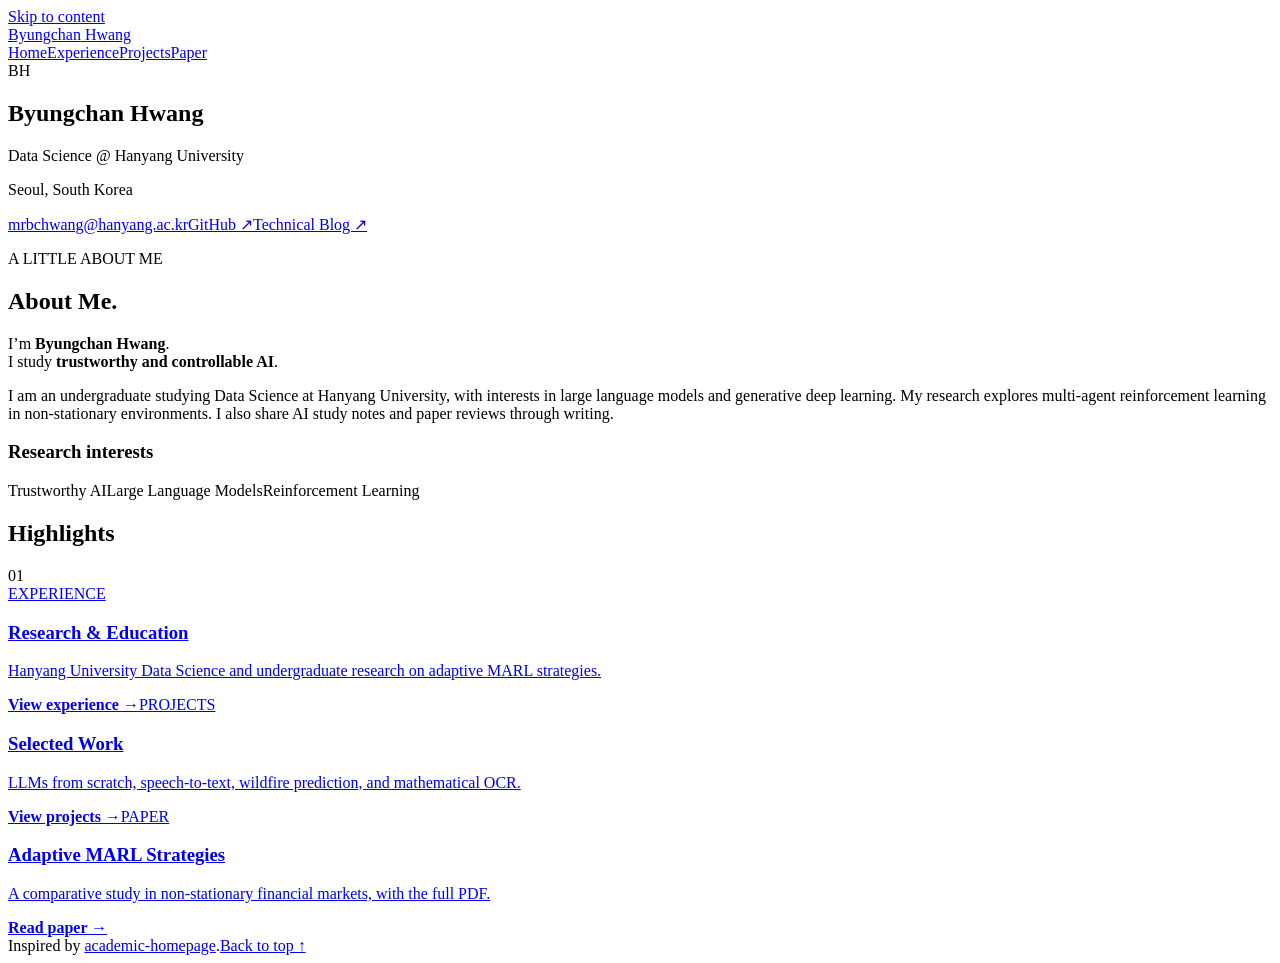
==== home/index.html @ 440a298f "Add Home page" ====
<!doctype html>
<html lang="en"><head><meta charset="utf-8"><meta name="viewport" content="width=device-width, initial-scale=1"><meta name="description" content="Byungchan Hwang — Data Science at Hanyang University. Research, projects, and publications in AI."><meta name="theme-color" content="#2458ba"><title>Home · Byungchan Hwang</title><link rel="stylesheet" href="../style.css"></head>
<body><a class="skip" href="#content">Skip to content</a><header class="top"><a class="wordmark" href="../home/">Byungchan Hwang</a><nav aria-label="Main navigation"><a href="../home/" aria-current="page">Home</a><a href="../experience/">Experience</a><a href="../projects/">Projects</a><a href="../paper/">Paper</a></nav></header>
<div class="layout"><aside class="profile"><div class="portrait" aria-label="Byungchan Hwang initials"><span>BH</span></div><h1>Byungchan Hwang</h1><p class="role">Data Science @ Hanyang University</p><p class="location">Seoul, South Korea</p><div class="contact"><a href="mailto:mrbchwang@hanyang.ac.kr">mrbchwang@hanyang.ac.kr</a><a href="https://github.com/HanyangChan" target="_blank" rel="noopener noreferrer">GitHub ↗</a><a href="https://ai-duck1.tistory.com/" target="_blank" rel="noopener noreferrer">Technical Blog ↗</a></div></aside>
<main id="content"><section class="about"><p class="eyebrow">A LITTLE ABOUT ME</p><h2>About Me<span>.</span></h2><p class="intro">I’m <strong>Byungchan Hwang</strong>.<br>I study <strong>trustworthy and controllable AI</strong>.</p><p>I am an undergraduate studying Data Science at Hanyang University, with interests in large language models and generative deep learning. My research explores multi-agent reinforcement learning in non-stationary environments. I also share AI study notes and paper reviews through writing.</p><div class="interests"><h3>Research interests</h3><div class="tags"><span>Trustworthy AI</span><span>Large Language Models</span><span>Reinforcement Learning</span></div></div></section>
<section><div class="section-title"><h2>Highlights</h2><span>01</span></div><div class="summary-grid"><a class="summary-card" href="../experience/"><span>EXPERIENCE</span><h3>Research & Education</h3><p>Hanyang University Data Science and undergraduate research on adaptive MARL strategies.</p><strong>View experience →</strong></a><a class="summary-card" href="../projects/"><span>PROJECTS</span><h3>Selected Work</h3><p>LLMs from scratch, speech-to-text, wildfire prediction, and mathematical OCR.</p><strong>View projects →</strong></a><a class="summary-card" href="../paper/"><span>PAPER</span><h3>Adaptive MARL Strategies</h3><p>A comparative study in non-stationary financial markets, with the full PDF.</p><strong>Read paper →</strong></a></div></section><footer><span>Inspired by <a href="https://github.com/luost26/academic-homepage" target="_blank" rel="noopener noreferrer">academic-homepage</a>.</span><a href="#content">Back to top ↑</a></footer></main></div></body></html>
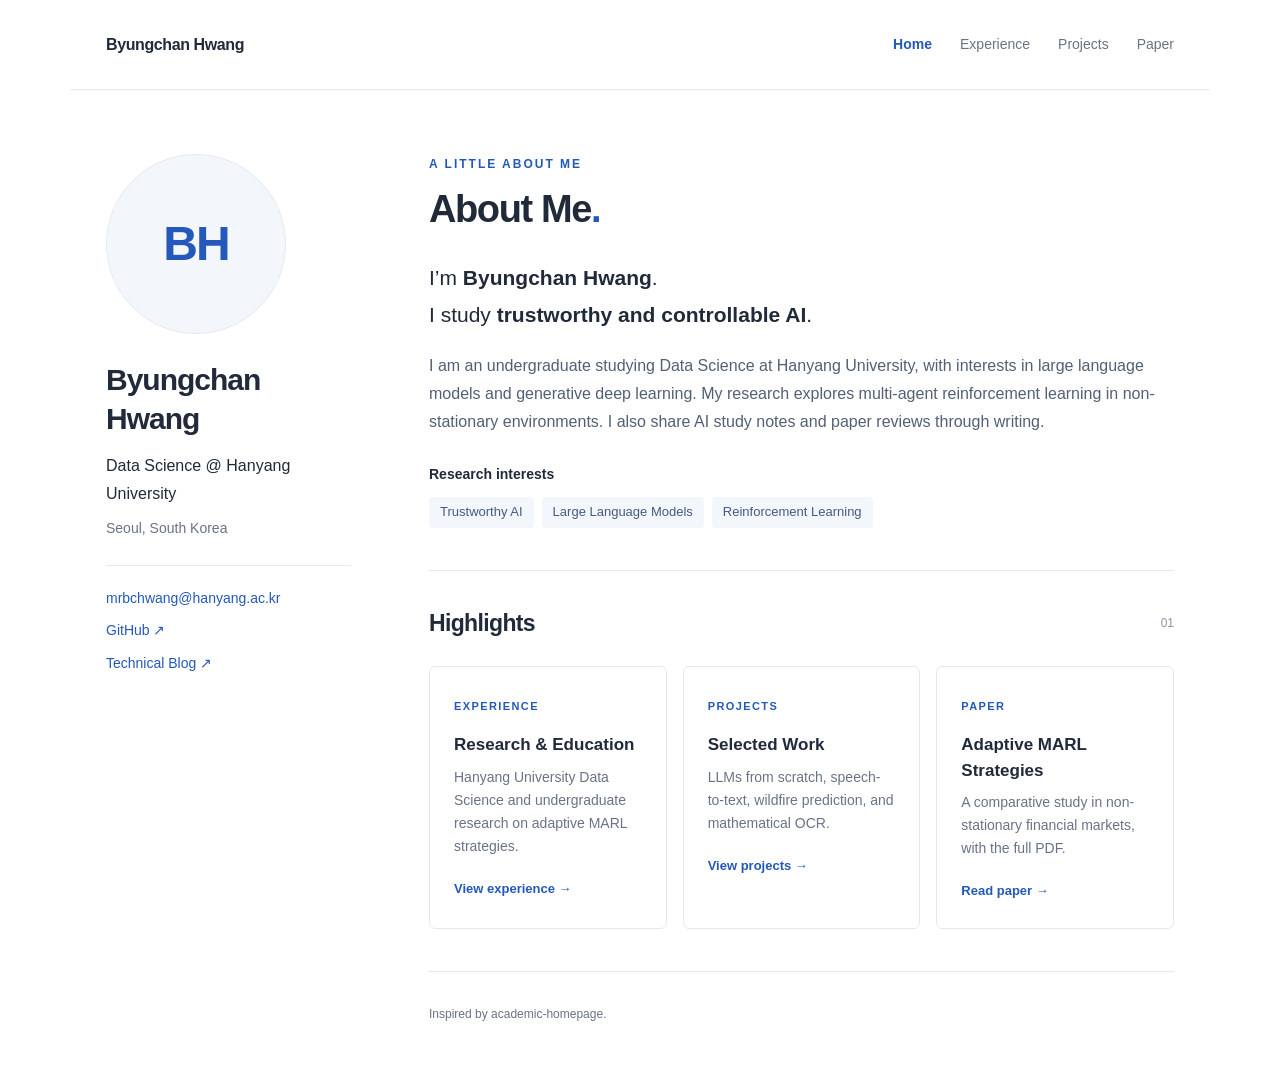
==== commit a1a7ad6a: "Keep only source attribution in Home footer" ====
--- a/home/index.html
+++ b/home/index.html
@@ -3,4 +3,4 @@
 <body><a class="skip" href="#content">Skip to content</a><header class="top"><a class="wordmark" href="../home/">Byungchan Hwang</a><nav aria-label="Main navigation"><a href="../home/" aria-current="page">Home</a><a href="../experience/">Experience</a><a href="../projects/">Projects</a><a href="../paper/">Paper</a></nav></header>
 <div class="layout"><aside class="profile"><div class="portrait" aria-label="Byungchan Hwang initials"><span>BH</span></div><h1>Byungchan Hwang</h1><p class="role">Data Science @ Hanyang University</p><p class="location">Seoul, South Korea</p><div class="contact"><a href="mailto:mrbchwang@hanyang.ac.kr">mrbchwang@hanyang.ac.kr</a><a href="https://github.com/HanyangChan" target="_blank" rel="noopener noreferrer">GitHub ↗</a><a href="https://ai-duck1.tistory.com/" target="_blank" rel="noopener noreferrer">Technical Blog ↗</a></div></aside>
 <main id="content"><section class="about"><p class="eyebrow">A LITTLE ABOUT ME</p><h2>About Me<span>.</span></h2><p class="intro">I’m <strong>Byungchan Hwang</strong>.<br>I study <strong>trustworthy and controllable AI</strong>.</p><p>I am an undergraduate studying Data Science at Hanyang University, with interests in large language models and generative deep learning. My research explores multi-agent reinforcement learning in non-stationary environments. I also share AI study notes and paper reviews through writing.</p><div class="interests"><h3>Research interests</h3><div class="tags"><span>Trustworthy AI</span><span>Large Language Models</span><span>Reinforcement Learning</span></div></div></section>
-<section><div class="section-title"><h2>Highlights</h2><span>01</span></div><div class="summary-grid"><a class="summary-card" href="../experience/"><span>EXPERIENCE</span><h3>Research & Education</h3><p>Hanyang University Data Science and undergraduate research on adaptive MARL strategies.</p><strong>View experience →</strong></a><a class="summary-card" href="../projects/"><span>PROJECTS</span><h3>Selected Work</h3><p>LLMs from scratch, speech-to-text, wildfire prediction, and mathematical OCR.</p><strong>View projects →</strong></a><a class="summary-card" href="../paper/"><span>PAPER</span><h3>Adaptive MARL Strategies</h3><p>A comparative study in non-stationary financial markets, with the full PDF.</p><strong>Read paper →</strong></a></div></section><footer><span>Inspired by <a href="https://github.com/luost26/academic-homepage" target="_blank" rel="noopener noreferrer">academic-homepage</a>.</span><a href="#content">Back to top ↑</a></footer></main></div></body></html>
+<section><div class="section-title"><h2>Highlights</h2><span>01</span></div><div class="summary-grid"><a class="summary-card" href="../experience/"><span>EXPERIENCE</span><h3>Research & Education</h3><p>Hanyang University Data Science and undergraduate research on adaptive MARL strategies.</p><strong>View experience →</strong></a><a class="summary-card" href="../projects/"><span>PROJECTS</span><h3>Selected Work</h3><p>LLMs from scratch, speech-to-text, wildfire prediction, and mathematical OCR.</p><strong>View projects →</strong></a><a class="summary-card" href="../paper/"><span>PAPER</span><h3>Adaptive MARL Strategies</h3><p>A comparative study in non-stationary financial markets, with the full PDF.</p><strong>Read paper →</strong></a></div></section><footer><span>Inspired by <a href="https://github.com/luost26/academic-homepage" target="_blank" rel="noopener noreferrer">academic-homepage</a>.</span></footer></main></div></body></html>
--- a/style.css
+++ b/style.css
@@ -0,0 +1,4 @@
+:root{color-scheme:light;--ink:#202a3a;--muted:#697386;--blue:#2458ba;--line:#e4e9f0;--wash:#f3f6fb}*{box-sizing:border-box}html{scroll-behavior:smooth;scroll-padding-top:90px}body{margin:0;background:#fff;color:var(--ink);font-family:Inter,-apple-system,BlinkMacSystemFont,"Segoe UI","Malgun Gothic",sans-serif;font-size:16px;line-height:1.75}a{color:var(--blue);text-decoration:none}a:hover{text-decoration:underline}a:focus-visible{outline:3px solid var(--blue);outline-offset:5px}.skip{position:fixed;left:16px;top:-100px;z-index:10;background:#fff;padding:10px}.skip:focus{top:10px}.top{max-width:1140px;margin:auto;min-height:90px;display:flex;align-items:center;justify-content:space-between;padding:20px 36px;border-bottom:1px solid var(--line)}.wordmark{font-size:16px;font-weight:700;letter-spacing:-.4px;color:var(--ink)}.wordmark span,h2>span{color:var(--blue)}nav{display:flex;gap:28px}nav a{font-size:14px;color:var(--muted)}.layout{max-width:1140px;margin:auto;padding:64px 36px 24px;display:grid;grid-template-columns:245px minmax(0,1fr);gap:78px}.profile{align-self:start;position:sticky;top:40px}.portrait{width:180px;height:180px;border-radius:50%;background:var(--wash);border:1px solid var(--line);display:flex;align-items:center;justify-content:center;object-fit:cover}.portrait span{font-size:14px;line-height:1.6;color:#71809b;letter-spacing:3px;text-align:center}h1{font-size:30px;line-height:1.3;letter-spacing:-1px;margin:26px 0 14px}h1 span{display:block;margin-top:10px;font-size:15px;font-weight:400;letter-spacing:0;color:var(--muted)}p{margin:8px 0 16px}.role{margin-bottom:4px}.location{font-size:14px;color:var(--muted)}.contact{display:grid;gap:8px;margin-top:24px;padding-top:20px;border-top:1px solid var(--line);font-size:14px;color:var(--muted);overflow-wrap:anywhere}.profile-note{font-size:14px;color:var(--muted);margin-top:34px}.eyebrow{font-size:12px;letter-spacing:2px;font-weight:700;color:var(--blue);margin:0 0 12px}.about h2{font-size:38px;line-height:1.2;letter-spacing:-1.4px;margin:0 0 26px}.intro{font-size:21px;line-height:1.8;margin-bottom:18px}.intro strong{font-weight:600}.about>p:not(.eyebrow):not(.intro){color:#526075}.interests{margin-top:28px}h3{font-size:17px;line-height:1.5;margin:0 0 7px;font-weight:650}.interests h3{font-size:14px;margin-bottom:12px}.tags{display:flex;flex-wrap:wrap;gap:8px}.tags span{font-size:13px;padding:4px 11px;background:var(--wash);color:#435c82;border-radius:4px}section{padding-bottom:42px;margin-bottom:32px;border-bottom:1px solid var(--line)}.section-title{display:flex;justify-content:space-between;align-items:center;margin-bottom:23px}.section-title h2{font-size:23px;letter-spacing:-.65px;margin:0}.section-title>span{font-size:12px;color:#8a95a7;font-variant-numeric:tabular-nums}.entry{display:flex;justify-content:space-between;gap:24px;margin-bottom:27px}.entry:last-child{margin-bottom:0}.entry p{font-size:15px;margin:3px 0}.entry time{flex-shrink:0;font-size:13px;color:var(--muted);padding-top:3px}.muted{color:var(--muted)}.position{font-size:14px;color:var(--blue)}.type{display:inline-block;font-size:11px;letter-spacing:1.5px;color:var(--blue);font-weight:700;margin-bottom:10px}.publication p,.project p{font-size:15px;margin:7px 0}.project{display:grid;grid-template-columns:105px 1fr;gap:24px}.project-index{font-size:11px;letter-spacing:1px;color:var(--blue);border-top:2px solid var(--blue);padding-top:13px}.project .tags{margin-top:18px}footer{display:flex;justify-content:space-between;gap:20px;color:var(--muted);font-size:12px;padding-bottom:16px}footer a{color:var(--muted)}@media(max-width:850px){.layout{gap:40px;grid-template-columns:200px minmax(0,1fr);padding-top:40px}.entry{display:block}.entry time{display:block;margin-top:10px}.portrait{width:155px;height:155px}}@media(max-width:620px){.top{padding:18px 24px;min-height:72px;gap:18px;flex-wrap:wrap}nav{gap:18px}.layout{display:block;padding:32px 24px}.profile{position:static;padding-bottom:30px;margin-bottom:35px;border-bottom:1px solid var(--line)}.portrait{width:120px;height:120px}.profile-note{display:none}.contact{margin-top:18px}.about h2{font-size:32px}.intro{font-size:19px}.section-title h2{font-size:21px}.project{grid-template-columns:1fr;gap:15px}.project-index{width:110px}section{margin-bottom:26px;padding-bottom:30px}footer{flex-wrap:wrap}}@media(prefers-reduced-motion:reduce){html{scroll-behavior:auto}}
+
+.profile .portrait span{font-size:48px;letter-spacing:-2px;color:var(--blue);font-weight:600}.project+.project{margin-top:32px}nav{flex-wrap:wrap}nav [aria-current="page"]{color:var(--blue);font-weight:700}.paper-actions{display:flex;flex-wrap:wrap;align-items:center;gap:20px;margin-top:18px;font-size:14px}.button{display:inline-block;padding:9px 16px;background:var(--blue);color:white;border-radius:5px}.paper-page{max-width:1068px;margin:auto;padding:54px 36px 24px}.paper-page h1{max-width:850px;font-size:32px;line-height:1.5;margin-top:12px;word-break:keep-all}.english-title{font-size:19px;color:var(--muted);max-width:800px}.paper-summary{margin-top:35px;padding:25px 0}.paper-summary h2,.viewer-heading h2{font-size:22px}.viewer-heading{display:flex;align-items:center;justify-content:space-between;gap:16px;flex-wrap:wrap}.viewer-heading .paper-actions{margin:0}.viewer-help{font-size:14px;color:var(--muted)}.pdf-viewer{width:100%;height:78vh;min-height:480px;border:1px solid var(--line);background:var(--wash)}.code-link{margin:20px 0 40px}@media(max-width:620px){.paper-page{padding:32px 24px}.paper-page h1{font-size:25px}.pdf-viewer{min-height:420px;height:65vh}.top nav{gap:14px}.profile h1{overflow-wrap:anywhere}}
+.content-page{max-width:850px;margin:auto;padding:54px 36px 24px}.content-page>h1{font-size:38px;margin:8px 0 48px}.summary-grid{display:grid;grid-template-columns:repeat(3,1fr);gap:16px}.summary-card{display:block;padding:24px;border:1px solid var(--line);border-radius:6px;color:var(--ink);transition:border-color .2s,transform .2s}.summary-card:hover{text-decoration:none;border-color:var(--blue);transform:translateY(-2px)}.summary-card>span{font-size:11px;letter-spacing:1.4px;color:var(--blue);font-weight:700}.summary-card h3{margin-top:13px}.summary-card p{font-size:14px;color:var(--muted);line-height:1.65}.summary-card strong{font-size:13px;color:var(--blue)}.project-list{border-top:1px solid var(--line);padding-top:32px}.content-page .project{padding-bottom:32px;border-bottom:1px solid var(--line)}@media(max-width:800px){.summary-grid{grid-template-columns:1fr}.content-page{padding:40px 28px 20px}}@media(max-width:620px){.content-page{padding:32px 24px 20px}.content-page>h1{font-size:32px;margin-bottom:36px}}
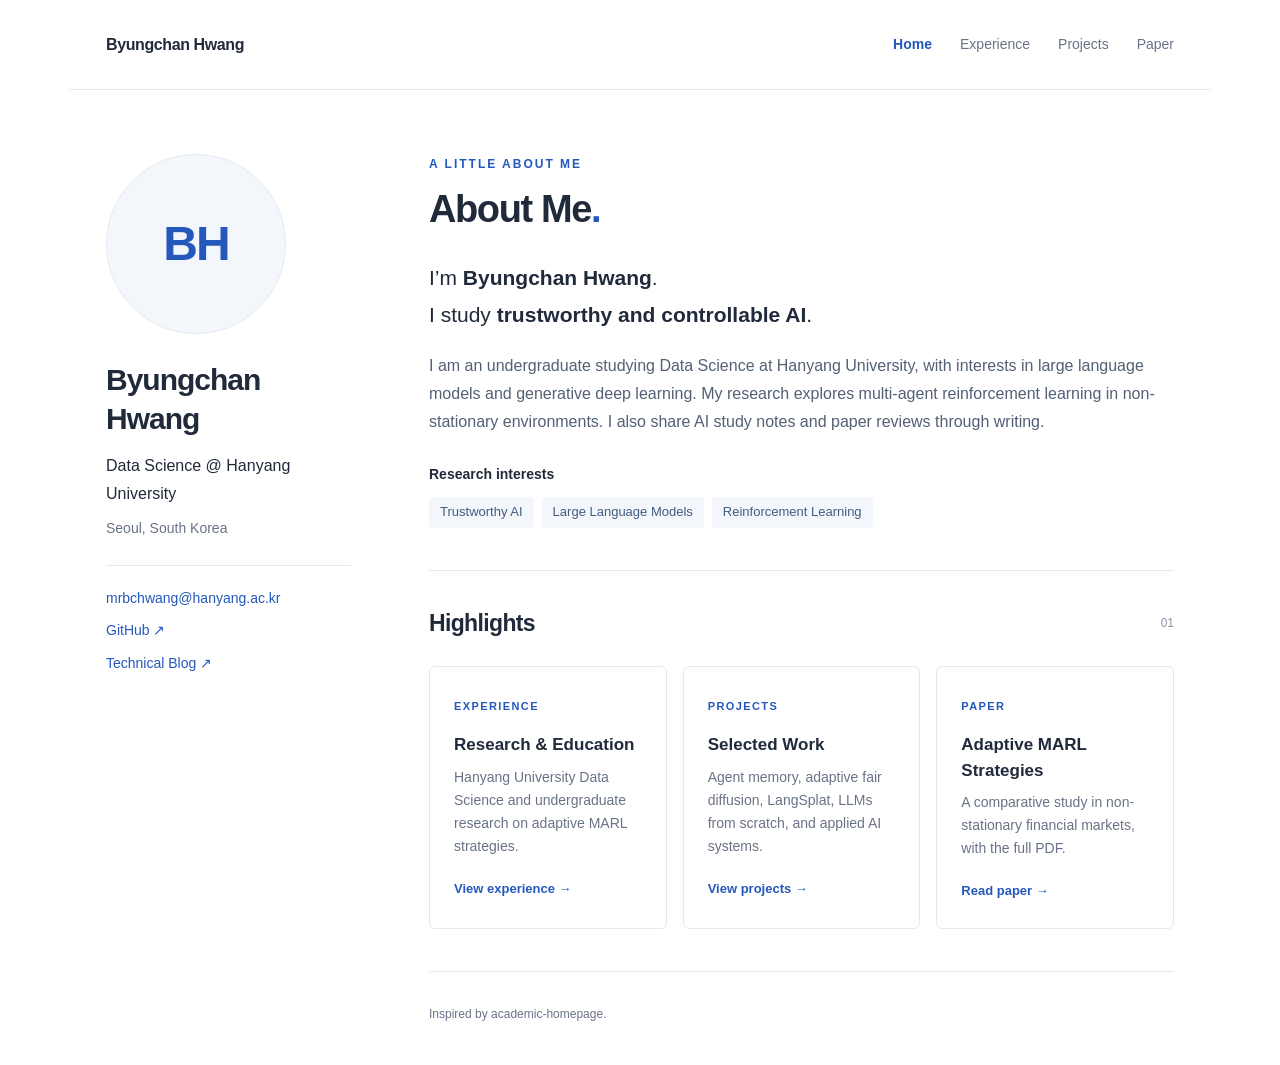
==== commit f45d1372: "Update projects with research results and publication link" ====
--- a/home/index.html
+++ b/home/index.html
@@ -3,4 +3,5 @@
 <body><a class="skip" href="#content">Skip to content</a><header class="top"><a class="wordmark" href="../home/">Byungchan Hwang</a><nav aria-label="Main navigation"><a href="../home/" aria-current="page">Home</a><a href="../experience/">Experience</a><a href="../projects/">Projects</a><a href="../paper/">Paper</a></nav></header>
 <div class="layout"><aside class="profile"><div class="portrait" aria-label="Byungchan Hwang initials"><span>BH</span></div><h1>Byungchan Hwang</h1><p class="role">Data Science @ Hanyang University</p><p class="location">Seoul, South Korea</p><div class="contact"><a href="mailto:mrbchwang@hanyang.ac.kr">mrbchwang@hanyang.ac.kr</a><a href="https://github.com/HanyangChan" target="_blank" rel="noopener noreferrer">GitHub ↗</a><a href="https://ai-duck1.tistory.com/" target="_blank" rel="noopener noreferrer">Technical Blog ↗</a></div></aside>
 <main id="content"><section class="about"><p class="eyebrow">A LITTLE ABOUT ME</p><h2>About Me<span>.</span></h2><p class="intro">I’m <strong>Byungchan Hwang</strong>.<br>I study <strong>trustworthy and controllable AI</strong>.</p><p>I am an undergraduate studying Data Science at Hanyang University, with interests in large language models and generative deep learning. My research explores multi-agent reinforcement learning in non-stationary environments. I also share AI study notes and paper reviews through writing.</p><div class="interests"><h3>Research interests</h3><div class="tags"><span>Trustworthy AI</span><span>Large Language Models</span><span>Reinforcement Learning</span></div></div></section>
-<section><div class="section-title"><h2>Highlights</h2><span>01</span></div><div class="summary-grid"><a class="summary-card" href="../experience/"><span>EXPERIENCE</span><h3>Research & Education</h3><p>Hanyang University Data Science and undergraduate research on adaptive MARL strategies.</p><strong>View experience →</strong></a><a class="summary-card" href="../projects/"><span>PROJECTS</span><h3>Selected Work</h3><p>LLMs from scratch, speech-to-text, wildfire prediction, and mathematical OCR.</p><strong>View projects →</strong></a><a class="summary-card" href="../paper/"><span>PAPER</span><h3>Adaptive MARL Strategies</h3><p>A comparative study in non-stationary financial markets, with the full PDF.</p><strong>Read paper →</strong></a></div></section><footer><span>Inspired by <a href="https://github.com/luost26/academic-homepage" target="_blank" rel="noopener noreferrer">academic-homepage</a>.</span></footer></main></div></body></html>
+<section><div class="section-title"><h2>Highlights</h2><span>01</span></div><div class="summary-grid"><a class="summary-card" href="../experience/"><span>EXPERIENCE</span><h3>Research & Education</h3><p>Hanyang University Data Science and undergraduate research on adaptive MARL strategies.</p><strong>View experience →</strong></a><a class="summary-card" href="../projects/"><span>PROJECTS</span><h3>Selected Work</h3><p>Agent memory, adaptive fair diffusion, LangSplat, LLMs from scratch, and applied AI systems.</p><strong>View projects →</strong></a><a class="summary-card" href="../paper/"><span>PAPER</span><h3>Adaptive MARL Strategies</h3><p>A comparative study in non-stationary financial markets, with the full PDF.</p><strong>Read paper →</strong></a></div></section><footer><span>Inspired by <a href="https://github.com/luost26/academic-homepage" target="_blank" rel="noopener noreferrer">academic-homepage</a>.</span></footer></main></div></body></html>
+
--- a/style.css
+++ b/style.css
@@ -2,3 +2,5 @@
 
 .profile .portrait span{font-size:48px;letter-spacing:-2px;color:var(--blue);font-weight:600}.project+.project{margin-top:32px}nav{flex-wrap:wrap}nav [aria-current="page"]{color:var(--blue);font-weight:700}.paper-actions{display:flex;flex-wrap:wrap;align-items:center;gap:20px;margin-top:18px;font-size:14px}.button{display:inline-block;padding:9px 16px;background:var(--blue);color:white;border-radius:5px}.paper-page{max-width:1068px;margin:auto;padding:54px 36px 24px}.paper-page h1{max-width:850px;font-size:32px;line-height:1.5;margin-top:12px;word-break:keep-all}.english-title{font-size:19px;color:var(--muted);max-width:800px}.paper-summary{margin-top:35px;padding:25px 0}.paper-summary h2,.viewer-heading h2{font-size:22px}.viewer-heading{display:flex;align-items:center;justify-content:space-between;gap:16px;flex-wrap:wrap}.viewer-heading .paper-actions{margin:0}.viewer-help{font-size:14px;color:var(--muted)}.pdf-viewer{width:100%;height:78vh;min-height:480px;border:1px solid var(--line);background:var(--wash)}.code-link{margin:20px 0 40px}@media(max-width:620px){.paper-page{padding:32px 24px}.paper-page h1{font-size:25px}.pdf-viewer{min-height:420px;height:65vh}.top nav{gap:14px}.profile h1{overflow-wrap:anywhere}}
 .content-page{max-width:850px;margin:auto;padding:54px 36px 24px}.content-page>h1{font-size:38px;margin:8px 0 48px}.summary-grid{display:grid;grid-template-columns:repeat(3,1fr);gap:16px}.summary-card{display:block;padding:24px;border:1px solid var(--line);border-radius:6px;color:var(--ink);transition:border-color .2s,transform .2s}.summary-card:hover{text-decoration:none;border-color:var(--blue);transform:translateY(-2px)}.summary-card>span{font-size:11px;letter-spacing:1.4px;color:var(--blue);font-weight:700}.summary-card h3{margin-top:13px}.summary-card p{font-size:14px;color:var(--muted);line-height:1.65}.summary-card strong{font-size:13px;color:var(--blue)}.project-list{border-top:1px solid var(--line);padding-top:32px}.content-page .project{padding-bottom:32px;border-bottom:1px solid var(--line)}@media(max-width:800px){.summary-grid{grid-template-columns:1fr}.content-page{padding:40px 28px 20px}}@media(max-width:620px){.content-page{padding:32px 24px 20px}.content-page>h1{font-size:32px;margin-bottom:36px}}
+.projects-page{max-width:1060px}.project-featured{padding-bottom:48px!important}.project-media{margin-top:24px}.media-grid{display:grid;grid-template-columns:repeat(2,minmax(0,1fr));gap:16px}.project-media figure{margin:0;min-width:0}.project-media .media-wide{margin-bottom:16px}.project-media img{display:block;width:100%;height:auto;border:1px solid var(--line);border-radius:6px;background:var(--wash)}.project-media figcaption{margin-top:8px;color:var(--muted);font-size:12px;line-height:1.55}@media(max-width:720px){.media-grid{grid-template-columns:1fr}.project-media .media-wide{margin-bottom:16px}}
+
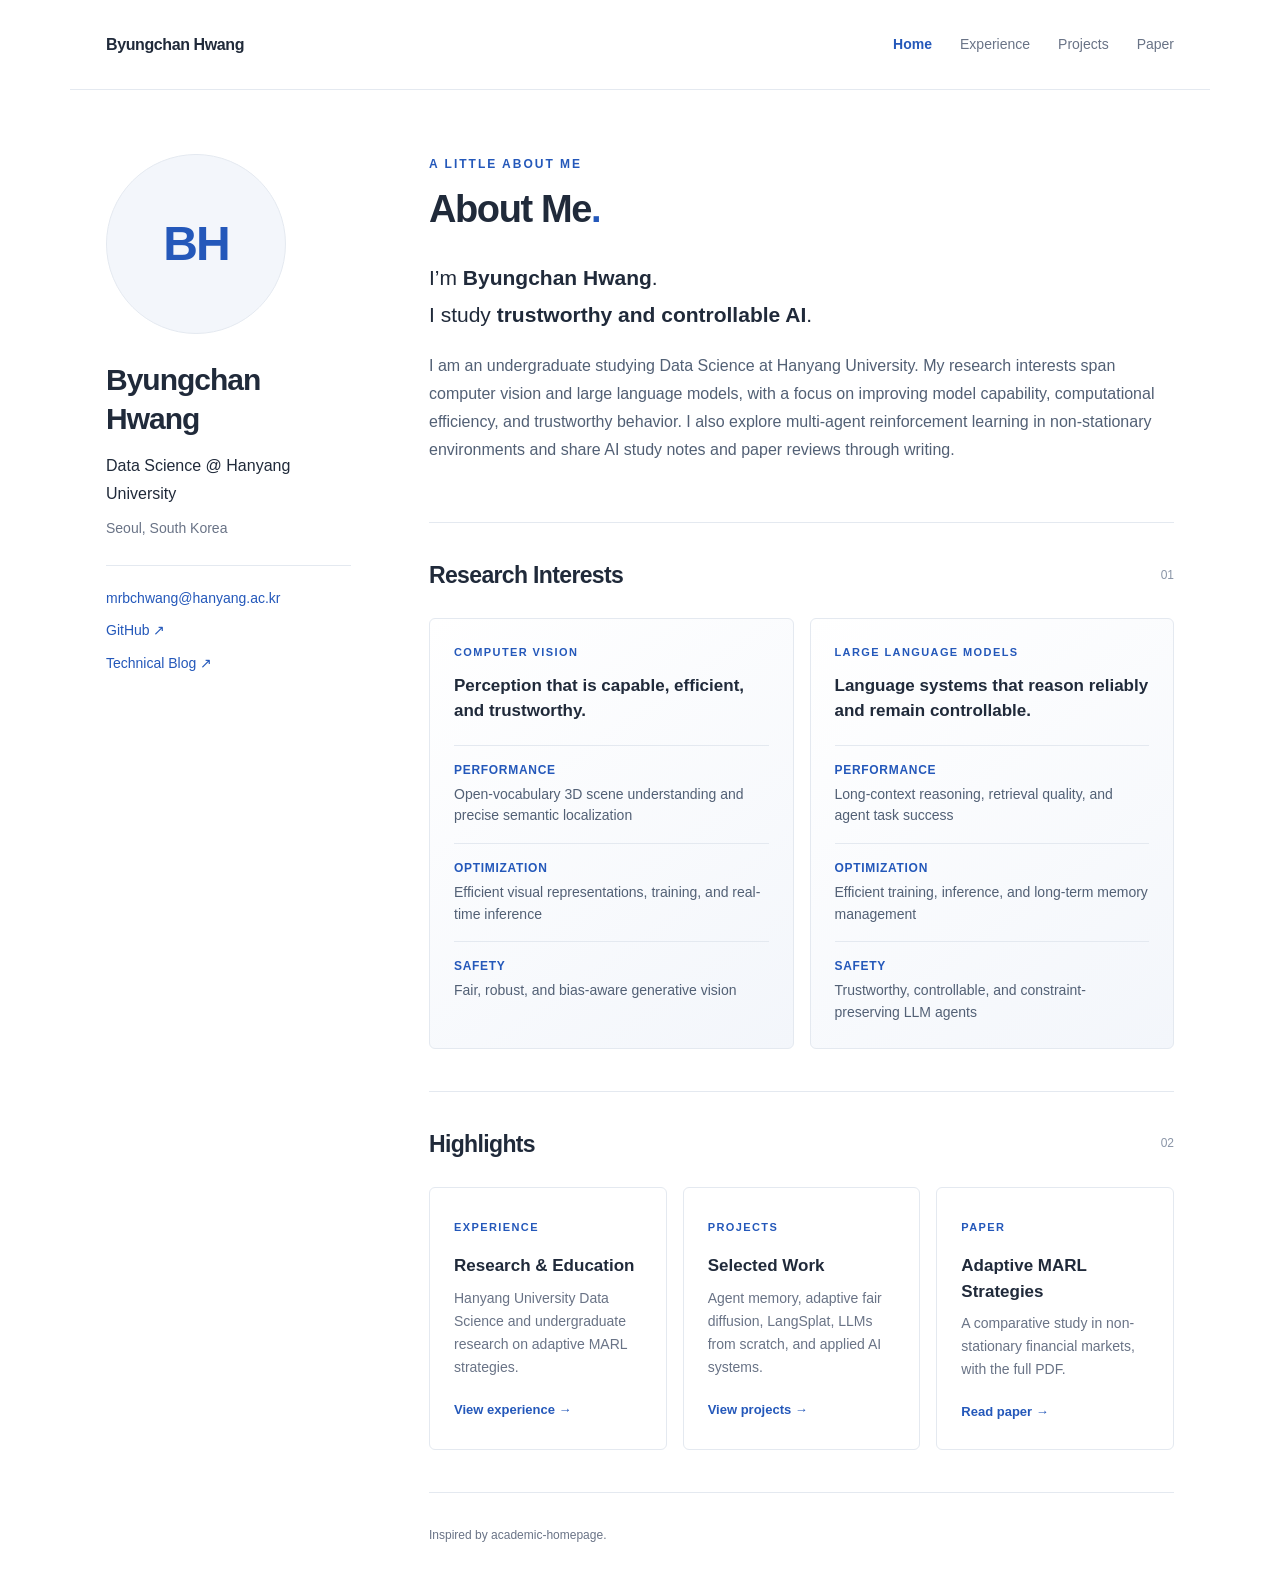
==== commit 77054005: "Expand research interests on Home page" ====
--- a/home/index.html
+++ b/home/index.html
@@ -2,6 +2,7 @@
 <html lang="en"><head><meta charset="utf-8"><meta name="viewport" content="width=device-width, initial-scale=1"><meta name="description" content="Byungchan Hwang — Data Science at Hanyang University. Research, projects, and publications in AI."><meta name="theme-color" content="#2458ba"><title>Home · Byungchan Hwang</title><link rel="stylesheet" href="../style.css"></head>
 <body><a class="skip" href="#content">Skip to content</a><header class="top"><a class="wordmark" href="../home/">Byungchan Hwang</a><nav aria-label="Main navigation"><a href="../home/" aria-current="page">Home</a><a href="../experience/">Experience</a><a href="../projects/">Projects</a><a href="../paper/">Paper</a></nav></header>
 <div class="layout"><aside class="profile"><div class="portrait" aria-label="Byungchan Hwang initials"><span>BH</span></div><h1>Byungchan Hwang</h1><p class="role">Data Science @ Hanyang University</p><p class="location">Seoul, South Korea</p><div class="contact"><a href="mailto:mrbchwang@hanyang.ac.kr">mrbchwang@hanyang.ac.kr</a><a href="https://github.com/HanyangChan" target="_blank" rel="noopener noreferrer">GitHub ↗</a><a href="https://ai-duck1.tistory.com/" target="_blank" rel="noopener noreferrer">Technical Blog ↗</a></div></aside>
-<main id="content"><section class="about"><p class="eyebrow">A LITTLE ABOUT ME</p><h2>About Me<span>.</span></h2><p class="intro">I’m <strong>Byungchan Hwang</strong>.<br>I study <strong>trustworthy and controllable AI</strong>.</p><p>I am an undergraduate studying Data Science at Hanyang University, with interests in large language models and generative deep learning. My research explores multi-agent reinforcement learning in non-stationary environments. I also share AI study notes and paper reviews through writing.</p><div class="interests"><h3>Research interests</h3><div class="tags"><span>Trustworthy AI</span><span>Large Language Models</span><span>Reinforcement Learning</span></div></div></section>
-<section><div class="section-title"><h2>Highlights</h2><span>01</span></div><div class="summary-grid"><a class="summary-card" href="../experience/"><span>EXPERIENCE</span><h3>Research & Education</h3><p>Hanyang University Data Science and undergraduate research on adaptive MARL strategies.</p><strong>View experience →</strong></a><a class="summary-card" href="../projects/"><span>PROJECTS</span><h3>Selected Work</h3><p>Agent memory, adaptive fair diffusion, LangSplat, LLMs from scratch, and applied AI systems.</p><strong>View projects →</strong></a><a class="summary-card" href="../paper/"><span>PAPER</span><h3>Adaptive MARL Strategies</h3><p>A comparative study in non-stationary financial markets, with the full PDF.</p><strong>Read paper →</strong></a></div></section><footer><span>Inspired by <a href="https://github.com/luost26/academic-homepage" target="_blank" rel="noopener noreferrer">academic-homepage</a>.</span></footer></main></div></body></html>
+<main id="content"><section class="about"><p class="eyebrow">A LITTLE ABOUT ME</p><h2>About Me<span>.</span></h2><p class="intro">I’m <strong>Byungchan Hwang</strong>.<br>I study <strong>trustworthy and controllable AI</strong>.</p><p>I am an undergraduate studying Data Science at Hanyang University. My research interests span computer vision and large language models, with a focus on improving model capability, computational efficiency, and trustworthy behavior. I also explore multi-agent reinforcement learning in non-stationary environments and share AI study notes and paper reviews through writing.</p></section>
+<section class="research-focus"><div class="section-title"><h2>Research Interests</h2><span>01</span></div><div class="focus-grid"><article class="focus-card"><p class="focus-label">COMPUTER VISION</p><h3>Perception that is capable, efficient, and trustworthy.</h3><ul><li><strong>Performance</strong><span>Open-vocabulary 3D scene understanding and precise semantic localization</span></li><li><strong>Optimization</strong><span>Efficient visual representations, training, and real-time inference</span></li><li><strong>Safety</strong><span>Fair, robust, and bias-aware generative vision</span></li></ul></article><article class="focus-card"><p class="focus-label">LARGE LANGUAGE MODELS</p><h3>Language systems that reason reliably and remain controllable.</h3><ul><li><strong>Performance</strong><span>Long-context reasoning, retrieval quality, and agent task success</span></li><li><strong>Optimization</strong><span>Efficient training, inference, and long-term memory management</span></li><li><strong>Safety</strong><span>Trustworthy, controllable, and constraint-preserving LLM agents</span></li></ul></article></div></section>
+<section><div class="section-title"><h2>Highlights</h2><span>02</span></div><div class="summary-grid"><a class="summary-card" href="../experience/"><span>EXPERIENCE</span><h3>Research & Education</h3><p>Hanyang University Data Science and undergraduate research on adaptive MARL strategies.</p><strong>View experience →</strong></a><a class="summary-card" href="../projects/"><span>PROJECTS</span><h3>Selected Work</h3><p>Agent memory, adaptive fair diffusion, LangSplat, LLMs from scratch, and applied AI systems.</p><strong>View projects →</strong></a><a class="summary-card" href="../paper/"><span>PAPER</span><h3>Adaptive MARL Strategies</h3><p>A comparative study in non-stationary financial markets, with the full PDF.</p><strong>Read paper →</strong></a></div></section><footer><span>Inspired by <a href="https://github.com/luost26/academic-homepage" target="_blank" rel="noopener noreferrer">academic-homepage</a>.</span></footer></main></div></body></html>
 
--- a/style.css
+++ b/style.css
@@ -3,4 +3,5 @@
 .profile .portrait span{font-size:48px;letter-spacing:-2px;color:var(--blue);font-weight:600}.project+.project{margin-top:32px}nav{flex-wrap:wrap}nav [aria-current="page"]{color:var(--blue);font-weight:700}.paper-actions{display:flex;flex-wrap:wrap;align-items:center;gap:20px;margin-top:18px;font-size:14px}.button{display:inline-block;padding:9px 16px;background:var(--blue);color:white;border-radius:5px}.paper-page{max-width:1068px;margin:auto;padding:54px 36px 24px}.paper-page h1{max-width:850px;font-size:32px;line-height:1.5;margin-top:12px;word-break:keep-all}.english-title{font-size:19px;color:var(--muted);max-width:800px}.paper-summary{margin-top:35px;padding:25px 0}.paper-summary h2,.viewer-heading h2{font-size:22px}.viewer-heading{display:flex;align-items:center;justify-content:space-between;gap:16px;flex-wrap:wrap}.viewer-heading .paper-actions{margin:0}.viewer-help{font-size:14px;color:var(--muted)}.pdf-viewer{width:100%;height:78vh;min-height:480px;border:1px solid var(--line);background:var(--wash)}.code-link{margin:20px 0 40px}@media(max-width:620px){.paper-page{padding:32px 24px}.paper-page h1{font-size:25px}.pdf-viewer{min-height:420px;height:65vh}.top nav{gap:14px}.profile h1{overflow-wrap:anywhere}}
 .content-page{max-width:850px;margin:auto;padding:54px 36px 24px}.content-page>h1{font-size:38px;margin:8px 0 48px}.summary-grid{display:grid;grid-template-columns:repeat(3,1fr);gap:16px}.summary-card{display:block;padding:24px;border:1px solid var(--line);border-radius:6px;color:var(--ink);transition:border-color .2s,transform .2s}.summary-card:hover{text-decoration:none;border-color:var(--blue);transform:translateY(-2px)}.summary-card>span{font-size:11px;letter-spacing:1.4px;color:var(--blue);font-weight:700}.summary-card h3{margin-top:13px}.summary-card p{font-size:14px;color:var(--muted);line-height:1.65}.summary-card strong{font-size:13px;color:var(--blue)}.project-list{border-top:1px solid var(--line);padding-top:32px}.content-page .project{padding-bottom:32px;border-bottom:1px solid var(--line)}@media(max-width:800px){.summary-grid{grid-template-columns:1fr}.content-page{padding:40px 28px 20px}}@media(max-width:620px){.content-page{padding:32px 24px 20px}.content-page>h1{font-size:32px;margin-bottom:36px}}
 .projects-page{max-width:1060px}.project-featured{padding-bottom:48px!important}.project-media{margin-top:24px}.media-grid{display:grid;grid-template-columns:repeat(2,minmax(0,1fr));gap:16px}.project-media figure{margin:0;min-width:0}.project-media .media-wide{margin-bottom:16px}.project-media img{display:block;width:100%;height:auto;border:1px solid var(--line);border-radius:6px;background:var(--wash)}.project-media figcaption{margin-top:8px;color:var(--muted);font-size:12px;line-height:1.55}@media(max-width:720px){.media-grid{grid-template-columns:1fr}.project-media .media-wide{margin-bottom:16px}}
+.focus-grid{display:grid;grid-template-columns:repeat(2,minmax(0,1fr));gap:16px}.focus-card{padding:24px;border:1px solid var(--line);border-radius:6px;background:linear-gradient(145deg,#fff 0%,var(--wash) 100%)}.focus-label{margin:0 0 10px;color:var(--blue);font-size:11px;font-weight:700;letter-spacing:1.4px}.focus-card h3{min-height:52px;margin-bottom:20px;font-size:17px}.focus-card ul{display:grid;gap:16px;margin:0;padding:0;list-style:none}.focus-card li{display:grid;gap:3px;padding-top:14px;border-top:1px solid var(--line)}.focus-card li strong{color:var(--blue);font-size:12px;letter-spacing:.7px;text-transform:uppercase}.focus-card li span{color:#526075;font-size:14px;line-height:1.55}@media(max-width:800px){.focus-grid{grid-template-columns:1fr}.focus-card h3{min-height:0}}@media(max-width:620px){.focus-card{padding:20px}}
 
